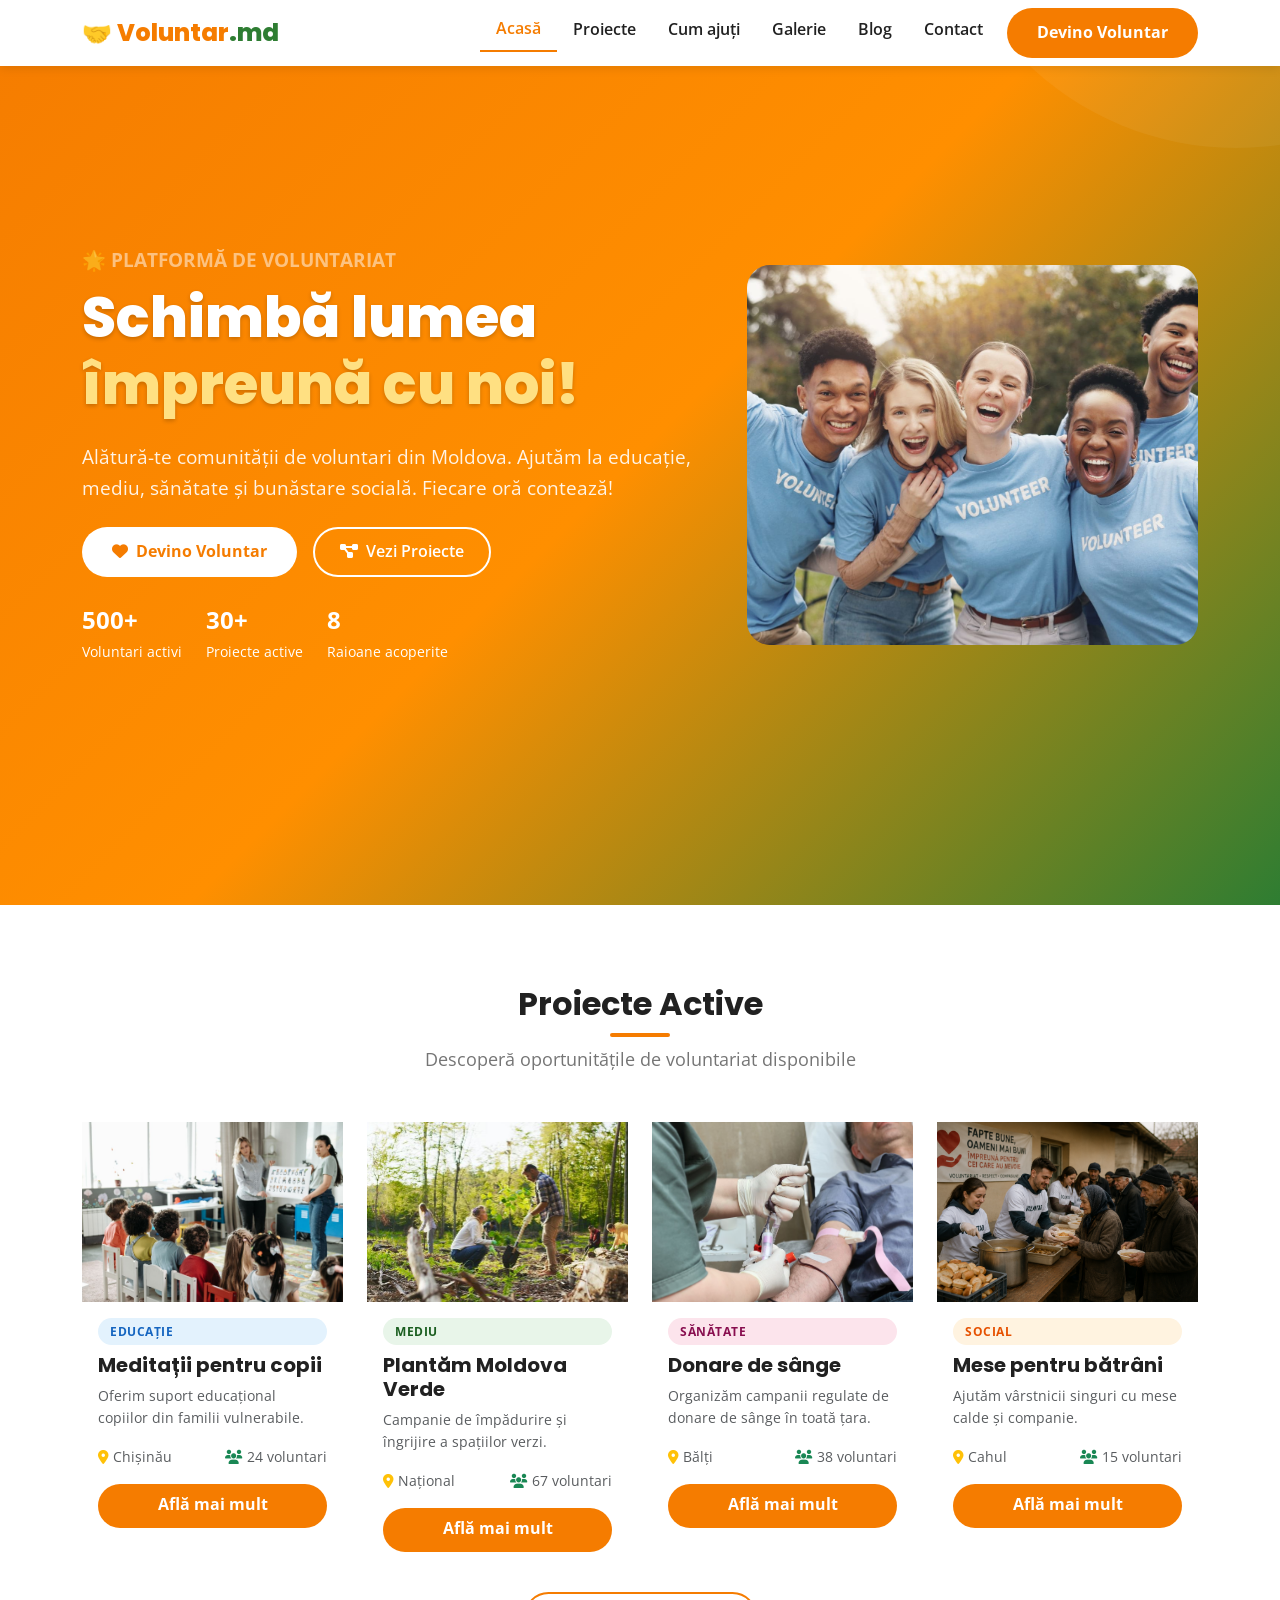
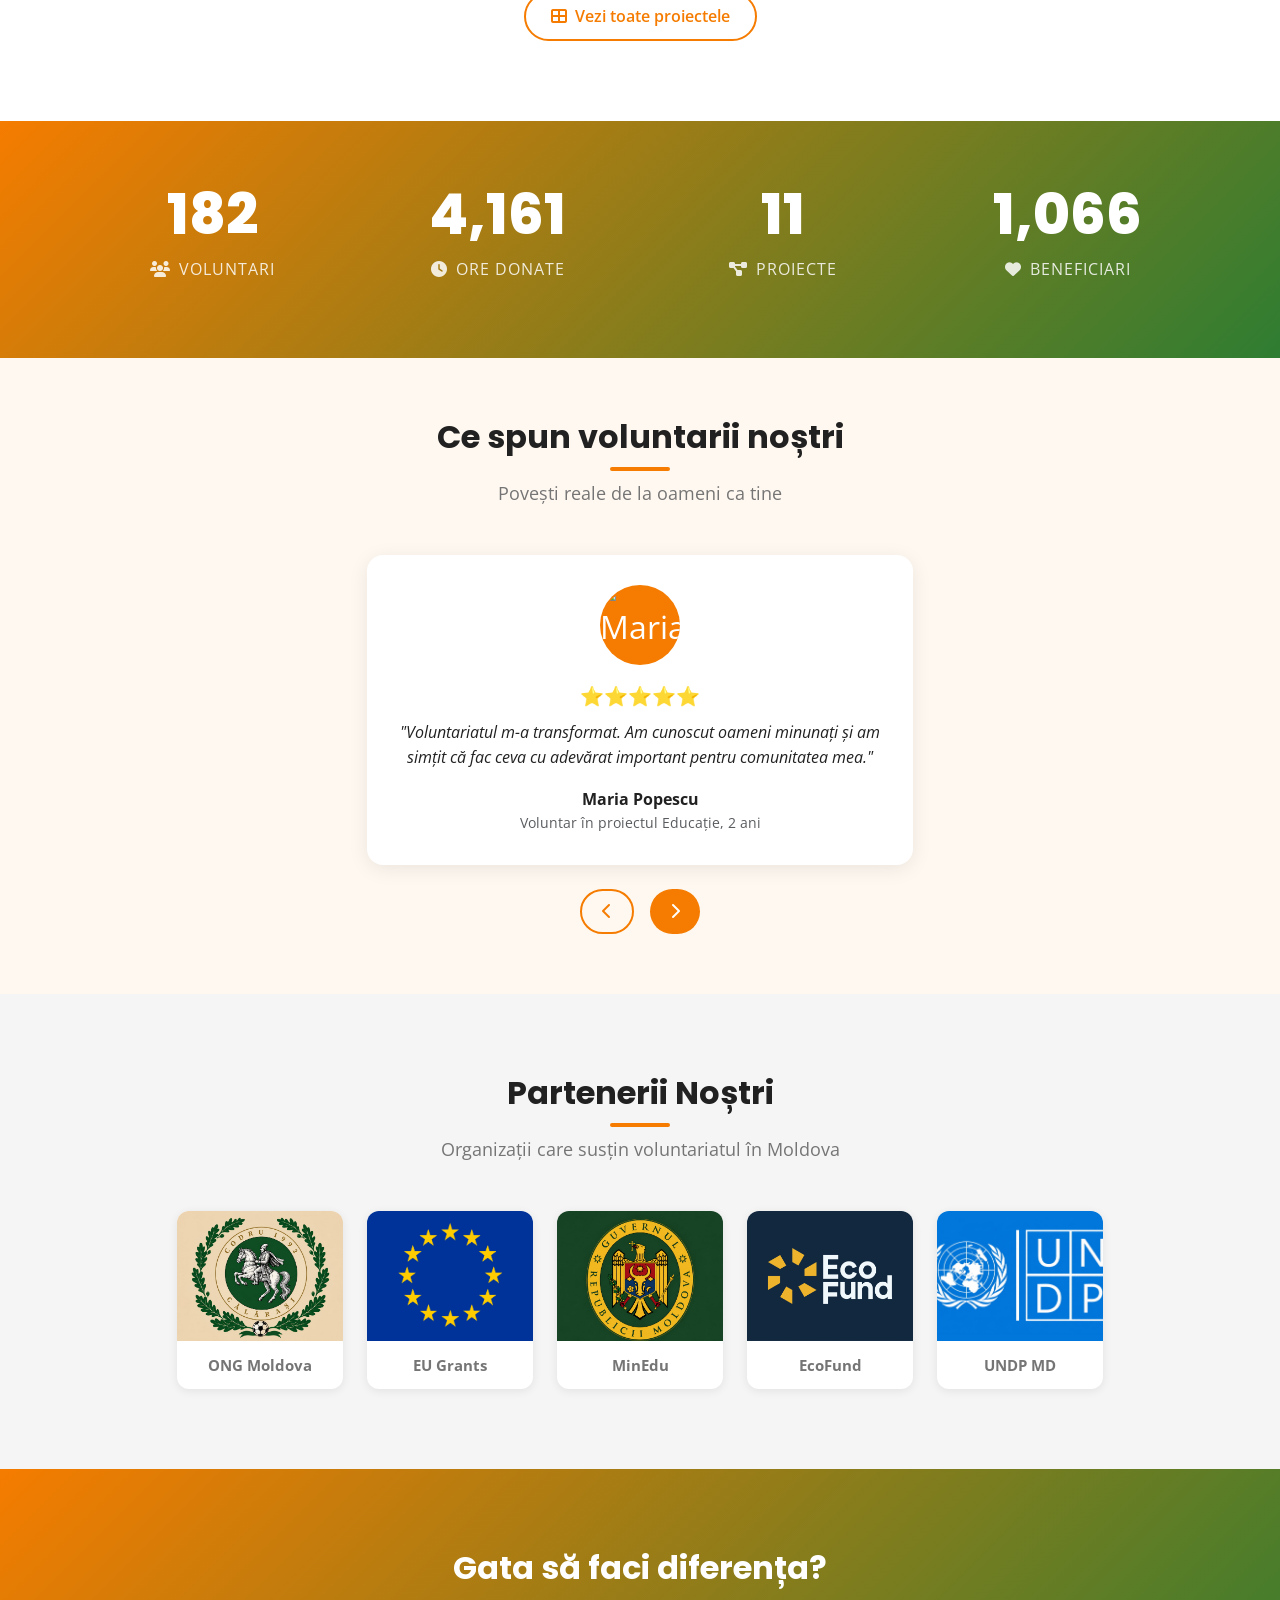
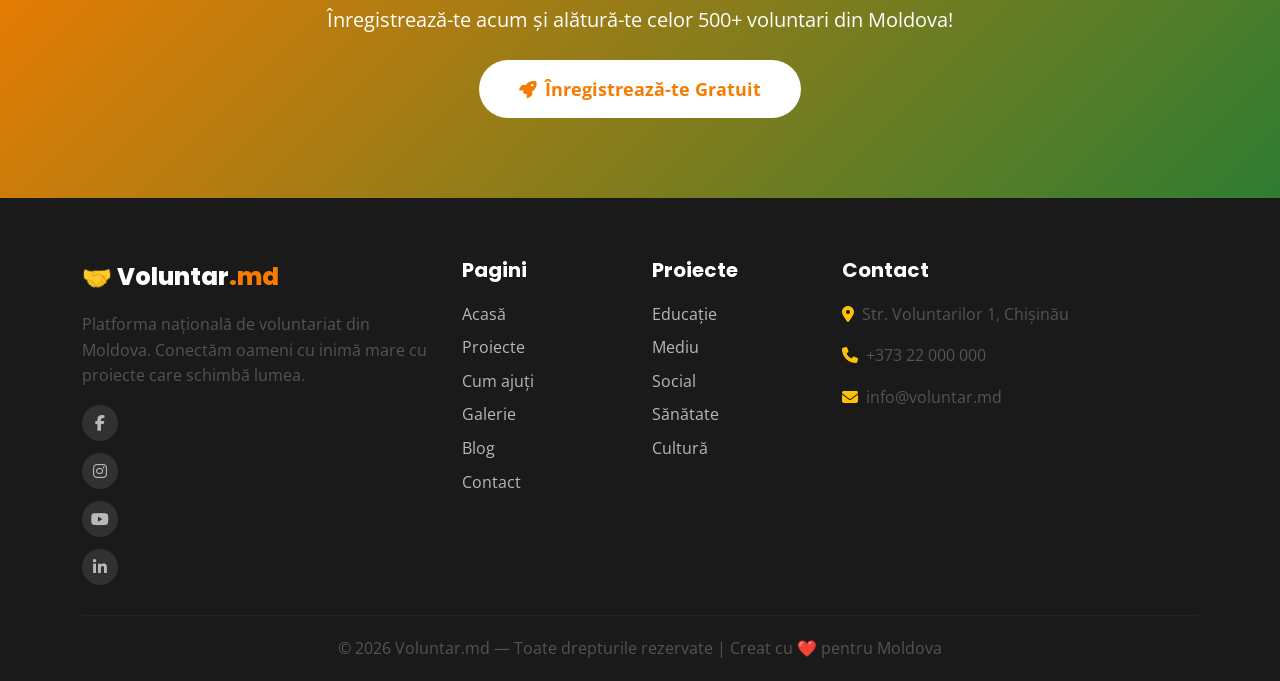
==== voluntar-md/index.html @ 5163446a "primul commit" ====
<!DOCTYPE html>
<html lang="ro">

<head>
  <link rel="icon" type="image/png" href="./favicon.ico">
  <meta charset="UTF-8" />
  <meta name="viewport" content="width=device-width, initial-scale=1.0" />
  <title>Voluntar.md — Platformă de Voluntariat în Moldova</title>
  <meta name="description"
    content="Alătură-te comunității de voluntari din Moldova! Proiecte de educație, mediu, sănătate și ajutor social pe platforma Voluntar.md." />
  <!-- Bootstrap 5 -->
  <link href="https://cdn.jsdelivr.net/npm/bootstrap@5.3.0/dist/css/bootstrap.min.css" rel="stylesheet" />
  <!-- Font Awesome -->
  <link href="https://cdnjs.cloudflare.com/ajax/libs/font-awesome/6.4.0/css/all.min.css" rel="stylesheet" />
  <!-- Google Fonts -->
  <link
    href="https://fonts.googleapis.com/css2?family=Poppins:wght@400;600;700;800&family=Open+Sans:wght@400;600&display=swap"
    rel="stylesheet" />
  <link rel="stylesheet" href="css/style.css" />
</head>

<body>

  <!-- NAVBAR -->
  <nav class="navbar navbar-expand-lg fixed-top">
    <div class="container">
      <a class="navbar-brand" href="index.html">🤝 Voluntar<span>.md</span></a>
      <button class="navbar-toggler" type="button" data-bs-toggle="collapse" data-bs-target="#navMenu"
        aria-label="Meniu">
        <span class="navbar-toggler-icon"></span>
      </button>
      <div class="collapse navbar-collapse" id="navMenu">
        <ul class="navbar-nav ms-auto">
          <li class="nav-item"><a class="nav-link active" href="index.html">Acasă</a></li>
          <li class="nav-item"><a class="nav-link" href="projects.html">Proiecte</a></li>
          <li class="nav-item"><a class="nav-link" href="help.html">Cum ajuți</a></li>
          <li class="nav-item"><a class="nav-link" href="gallery.html">Galerie</a></li>
          <li class="nav-item"><a class="nav-link" href="blog.html">Blog</a></li>
          <li class="nav-item"><a class="nav-link" href="contact.html">Contact</a></li>
          <li class="nav-item ms-2"><a class="btn-primary-custom" href="contact.html">Devino Voluntar</a></li>
        </ul>
      </div>
    </div>
  </nav>

  <!-- HERO -->
  <section class="hero" id="home">
    <div class="container position-relative">
      <div class="row align-items-center min-vh-100 py-5">
        <div class="col-lg-7">
          <p class="text-white-50 fw-bold mb-2 text-uppercase letter-spacing-2">🌟 Platformă de voluntariat</p>
          <h1 class="mb-4">Schimbă lumea <br><span style="color:#FFE082">împreună cu noi!</span></h1>
          <p class="mb-4">Alătură-te comunității de voluntari din Moldova. Ajutăm la educație, mediu, sănătate și
            bunăstare socială. Fiecare oră contează!</p>
          <div class="d-flex flex-wrap gap-3">
            <a href="contact.html" class="btn-primary-custom" style="background:#fff;color:var(--primary);">
              <i class="fas fa-heart me-2"></i>Devino Voluntar
            </a>
            <a href="projects.html" class="btn-outline-custom" style="border-color:#fff;color:#fff;">
              <i class="fas fa-project-diagram me-2"></i>Vezi Proiecte
            </a>
          </div>
          <div class="mt-4 d-flex gap-4">
            <div class="text-white">
              <strong style="font-size:1.5rem;">500+</strong><br><small>Voluntari activi</small>
            </div>
            <div class="text-white">
              <strong style="font-size:1.5rem;">30+</strong><br><small>Proiecte active</small>
            </div>
            <div class="text-white">
              <strong style="font-size:1.5rem;">8</strong><br><small>Raioane acoperite</small>
            </div>
          </div>
        </div>

        <!-- COLOANA NOUĂ CU IMAGINE -->
        <div class="col-lg-5 d-none d-lg-block text-center">
          <img src="./img/hero/Prima imagine index.jpg" alt="Voluntari Moldova" class="hero-image">
        </div>

      </div>
    </div>
  </section>

  <!-- PROIECTE ACTIVE -->
  <section class="section-padding">
    <div class="container">
      <div class="text-center mb-5">
        <h2 class="section-title">Proiecte Active</h2>
        <p class="section-subtitle">Descoperă oportunitățile de voluntariat disponibile</p>
      </div>
      <div class="row g-4">

        <div class="col-md-6 col-lg-3">
          <div class="project-card h-100">
            <img src="./img/projects/1 meditation.jpg" alt="Meditații pentru copii" class="card-img-top"
              style="width:100%;height:180px;object-fit:cover;">
            <div class="p-3">
              <span class="card-badge badge-educatie mb-2">Educație</span>
              <h5 class="fw-bold">Meditații pentru copii</h5>
              <p class="text-muted small">Oferim suport educațional copiilor din familii vulnerabile.</p>
              <div class="d-flex justify-content-between small text-muted">
                <span><i class="fas fa-map-marker-alt text-warning me-1"></i>Chișinău</span>
                <span><i class="fas fa-users text-success me-1"></i>24 voluntari</span>
              </div>
              <a href="projects.html" class="btn-primary-custom d-block text-center mt-3" style="padding:8px;">Află mai
                mult</a>
            </div>
          </div>
        </div>

        <div class="col-md-6 col-lg-3">
          <div class="project-card h-100">
            <img src="./img/projects/2 plantation.jpg" alt="Plantăm Moldova Verde" class="card-img-top"
              style="width:100%;height:180px;object-fit:cover;">
            <div class="p-3">
              <span class="card-badge badge-mediu mb-2">Mediu</span>
              <h5 class="fw-bold">Plantăm Moldova Verde</h5>
              <p class="text-muted small">Campanie de împădurire și îngrijire a spațiilor verzi.</p>
              <div class="d-flex justify-content-between small text-muted">
                <span><i class="fas fa-map-marker-alt text-warning me-1"></i>Național</span>
                <span><i class="fas fa-users text-success me-1"></i>67 voluntari</span>
              </div>
              <a href="projects.html" class="btn-primary-custom d-block text-center mt-3" style="padding:8px;">Află mai
                mult</a>
            </div>
          </div>
        </div>

        <div class="col-md-6 col-lg-3">
          <div class="project-card h-100">
            <img src="./img/projects/3 blood.jpg" alt="Donare de sânge" class="card-img-top"
              style="width:100%;height:180px;object-fit:cover;">
            <div class="p-3">
              <span class="card-badge badge-sanatate mb-2">Sănătate</span>
              <h5 class="fw-bold">Donare de sânge</h5>
              <p class="text-muted small">Organizăm campanii regulate de donare de sânge în toată țara.</p>
              <div class="d-flex justify-content-between small text-muted">
                <span><i class="fas fa-map-marker-alt text-warning me-1"></i>Bălți</span>
                <span><i class="fas fa-users text-success me-1"></i>38 voluntari</span>
              </div>
              <a href="projects.html" class="btn-primary-custom d-block text-center mt-3" style="padding:8px;">Află mai
                mult</a>
            </div>
          </div>
        </div>

        <div class="col-md-6 col-lg-3">
          <div class="project-card h-100">
            <img src="./img/projects/4 masa calda.png" alt="Mese pentru bătrâni" class="card-img-top"
              style="width:100%;height:180px;object-fit:cover;">
            <div class="p-3">
              <span class="card-badge badge-social mb-2">Social</span>
              <h5 class="fw-bold">Mese pentru bătrâni</h5>
              <p class="text-muted small">Ajutăm vârstnicii singuri cu mese calde și companie.</p>
              <div class="d-flex justify-content-between small text-muted">
                <span><i class="fas fa-map-marker-alt text-warning me-1"></i>Cahul</span>
                <span><i class="fas fa-users text-success me-1"></i>15 voluntari</span>
              </div>
              <a href="projects.html" class="btn-primary-custom d-block text-center mt-3" style="padding:8px;">Află mai
                mult</a>
            </div>
          </div>
        </div>

      </div>
      <div class="text-center mt-4">
        <a href="projects.html" class="btn-outline-custom">
          <i class="fas fa-th-large me-2"></i>Vezi toate proiectele
        </a>
      </div>
    </div>
  </section>

  <!-- IMPACT COUNTER -->
  <section class="counter-section text-center">
    <div class="container">
      <div class="row g-4">
        <div class="col-6 col-md-3 counter-item">
          <h2 data-count="547">0</h2>
          <p><i class="fas fa-users me-2"></i>Voluntari</p>
        </div>
        <div class="col-6 col-md-3 counter-item">
          <h2 data-count="12480">0</h2>
          <p><i class="fas fa-clock me-2"></i>Ore donate</p>
        </div>
        <div class="col-6 col-md-3 counter-item">
          <h2 data-count="34">0</h2>
          <p><i class="fas fa-project-diagram me-2"></i>Proiecte</p>
        </div>
        <div class="col-6 col-md-3 counter-item">
          <h2 data-count="3200">0</h2>
          <p><i class="fas fa-heart me-2"></i>Beneficiari</p>
        </div>
      </div>
    </div>
  </section>

  <!-- TESTIMONIALE -->
  <section class="testimonial-slider">
    <div class="container">
      <div class="text-center mb-5">
        <h2 class="section-title">Ce spun voluntarii noștri</h2>
        <p class="section-subtitle">Povești reale de la oameni ca tine</p>
      </div>
      <div class="row justify-content-center">
        <div class="col-lg-6">
          <div class="testimonial-card">
            <div class="testimonial-slide">
              <div class="avatar">
                <img src="https://i.pravatar.cc/150?img=47" alt="Maria Popescu">
              </div>
              <div class="stars mb-2">⭐⭐⭐⭐⭐</div>
              <p class="fst-italic">"Voluntariatul m-a transformat. Am cunoscut oameni minunați și am simțit că fac ceva
                cu adevărat important pentru comunitatea mea."</p>
              <strong>Maria Popescu</strong>
              <small class="text-muted d-block">Voluntar în proiectul Educație, 2 ani</small>
            </div>
            <div class="testimonial-slide">
              <div class="avatar">
                <img src="https://i.pravatar.cc/150?img=12" alt="Alexandru Rusu">
              </div>
              <div class="stars mb-2">⭐⭐⭐⭐⭐</div>
              <p class="fst-italic">"Prin Voluntar.md am plantat 50 de copaci! E o satisfacție imensă să știi că
                contribui la un viitor mai verde pentru Moldova."</p>
              <strong>Alexandru Rusu</strong>
              <small class="text-muted d-block">Voluntar în proiectul Mediu, 1 an</small>
            </div>
            <div class="testimonial-slide">
              <div class="avatar">
                <img src="https://i.pravatar.cc/150?img=33" alt="Ioana Dănilă">
              </div>
              <div class="stars mb-2">⭐⭐⭐⭐⭐</div>
              <p class="fst-italic">"Am ajutat bătrânii din cartier cu cumpărăturile. Zâmbetul lor e răsplata cea mai
                frumoasă. Recomand tuturor să încerce!"</p>
              <strong>Ioana Dănilă</strong>
              <small class="text-muted d-block">Voluntar în proiectul Social, 6 luni</small>
            </div>
          </div>
          <div class="text-center mt-4 d-flex justify-content-center gap-3">
            <button id="testimonial-prev" class="btn-outline-custom" style="padding:8px 20px; min-height:44px;">
              <i class="fas fa-chevron-left"></i>
            </button>
            <button id="testimonial-next" class="btn-primary-custom" style="padding:8px 20px;">
              <i class="fas fa-chevron-right"></i>
            </button>
          </div>
        </div>
      </div>
    </div>
  </section>

  <!-- PARTENERI -->
  <section class="section-padding bg-light-custom">
    <div class="container">
      <div class="text-center mb-5">
        <h2 class="section-title">Partenerii Noștri</h2>
        <p class="section-subtitle">Organizații care susțin voluntariatul în Moldova</p>
      </div>
      <div class="row g-4 justify-content-center align-items-center">

        <div class="col-6 col-md-4 col-lg-2">
          <div class="partner-logo">
            <img src="./img/partners/ong moldova.jpg" alt="ONG Moldova">
            <span>ONG Moldova</span>
          </div>
        </div>

        <div class="col-6 col-md-4 col-lg-2">
          <div class="partner-logo">
            <img src="./img/partners/Eu grants.png" alt="EU Grants">
            <span>EU Grants</span>
          </div>
        </div>

        <div class="col-6 col-md-4 col-lg-2">
          <div class="partner-logo">
            <img src="./img/partners/guvern.jpg" alt="MinEdu">
            <span>MinEdu</span>
          </div>
        </div>

        <div class="col-6 col-md-4 col-lg-2">
          <div class="partner-logo">
            <img src="./img/partners/ecofund.jpg" alt="EcoFund">
            <span>EcoFund</span>
          </div>
        </div>

        <div class="col-6 col-md-4 col-lg-2">
          <div class="partner-logo">
            <img src="./img/partners/undp.jpg" alt="UNDP MD">
            <span>UNDP MD</span>
          </div>
        </div>

      </div>
    </div>
  </section>

  <!-- CTA FINAL -->
  <section class="section-padding text-center"
    style="background:linear-gradient(135deg,var(--primary),var(--accent));color:#fff;">
    <div class="container">
      <h2 class="text-white mb-3">Gata să faci diferența?</h2>
      <p class="text-white-75 mb-4 fs-5">Înregistrează-te acum și alătură-te celor 500+ voluntari din Moldova!</p>
      <a href="contact.html" class="btn-primary-custom"
        style="background:#fff;color:var(--primary);font-size:1.1rem;padding:15px 40px;">
        <i class="fas fa-rocket me-2"></i>Înregistrează-te Gratuit
      </a>
    </div>
  </section>

  <!-- FOOTER -->
  <footer>
    <div class="container">
      <div class="row g-4">
        <div class="col-lg-4">
          <div class="footer-brand mb-3">🤝 Voluntar<span>.md</span></div>
          <p class="text-muted">Platforma națională de voluntariat din Moldova. Conectăm oameni cu inimă mare cu
            proiecte care schimbă lumea.</p>
          <div class="social-links mt-3">
            <a href="#" aria-label="Facebook"><i class="fab fa-facebook-f"></i></a>
            <a href="#" aria-label="Instagram"><i class="fab fa-instagram"></i></a>
            <a href="#" aria-label="YouTube"><i class="fab fa-youtube"></i></a>
            <a href="#" aria-label="LinkedIn"><i class="fab fa-linkedin-in"></i></a>
          </div>
        </div>
        <div class="col-6 col-lg-2">
          <h5>Pagini</h5>
          <a href="index.html">Acasă</a>
          <a href="projects.html">Proiecte</a>
          <a href="help.html">Cum ajuți</a>
          <a href="gallery.html">Galerie</a>
          <a href="blog.html">Blog</a>
          <a href="contact.html">Contact</a>
        </div>
        <div class="col-6 col-lg-2">
          <h5>Proiecte</h5>
          <a href="projects.html">Educație</a>
          <a href="projects.html">Mediu</a>
          <a href="projects.html">Social</a>
          <a href="projects.html">Sănătate</a>
          <a href="projects.html">Cultură</a>
        </div>
        <div class="col-lg-4">
          <h5>Contact</h5>
          <p class="text-muted"><i class="fas fa-map-marker-alt text-warning me-2"></i>Str. Voluntarilor 1, Chișinău</p>
          <p class="text-muted"><i class="fas fa-phone text-warning me-2"></i>+373 22 000 000</p>
          <p class="text-muted"><i class="fas fa-envelope text-warning me-2"></i>info@voluntar.md</p>
        </div>
      </div>
      <hr class="footer-divider" />
      <p class="text-muted text-center mb-0">© 2026 Voluntar.md — Toate drepturile rezervate | Creat cu ❤️ pentru
        Moldova</p>
    </div>
  </footer>

  <!-- BACK TO TOP -->
  <button id="backToTop" aria-label="Înapoi sus"><i class="fas fa-chevron-up"></i></button>

  <script src="https://cdn.jsdelivr.net/npm/bootstrap@5.3.0/dist/js/bootstrap.bundle.min.js"></script>
  <script src="js/main.js" defer></script>
</body>

</html>
---- voluntar-md/css/style.css ----
/* ===== VOLUNTAR.MD - Stiluri Personalizate ===== */

/* Variabile CSS */
:root {
  --primary: #F57C00;
  --primary-dark: #E65100;
  --accent: #2E7D32;
  --accent-light: #4CAF50;
  --light: #FFF8F0;
  --dark: #212121;
  --gray: #757575;
  --light-gray: #F5F5F5;
}

/* Reset & Base */
* {
  box-sizing: border-box;
}

body {
  font-family: 'Open Sans', Roboto, sans-serif;
  color: var(--dark);
  font-size: 16px;
  line-height: 1.6;
}

h1,
h2,
h3,
h4,
h5,
h6 {
  font-family: 'Poppins', 'Nunito', sans-serif;
  font-weight: 700;
}

a {
  color: var(--primary);
  transition: color 0.3s;
}

a:hover {
  color: var(--primary-dark);
}

img {
  max-width: 100%;
  height: auto;
}

/* ===== NAVBAR ===== */
.navbar {
  background: #fff !important;
  box-shadow: 0 2px 10px rgba(0, 0, 0, 0.1);
}

.navbar-brand {
  font-family: 'Poppins', sans-serif;
  font-weight: 800;
  font-size: 1.5rem;
  color: var(--primary) !important;
}

.navbar-brand span {
  color: var(--accent);
}

.nav-link {
  font-weight: 600;
  color: var(--dark) !important;
  padding: 0.5rem 1rem !important;
  transition: color 0.3s;
  min-height: 44px;
  display: flex;
  align-items: center;
}

.nav-link:hover,
.nav-link.active {
  color: var(--primary) !important;
}

.nav-link.active {
  border-bottom: 2px solid var(--primary);
}

/* ===== BUTOANE ===== */
.btn-primary-custom {
  background: var(--primary);
  color: #fff;
  border: none;
  padding: 12px 30px;
  border-radius: 30px;
  font-weight: 700;
  font-size: 1rem;
  min-height: 44px;
  transition: all 0.3s;
  display: inline-block;
  text-decoration: none;
}

.btn-primary-custom:hover {
  background: var(--primary-dark);
  color: #fff;
  transform: translateY(-2px);
  box-shadow: 0 5px 15px rgba(245, 124, 0, 0.4);
}

.btn-accent {
  background: var(--accent);
  color: #fff;
  border: none;
  padding: 10px 25px;
  border-radius: 30px;
  font-weight: 600;
  min-height: 44px;
  transition: all 0.3s;
  display: inline-block;
  text-decoration: none;
}

.btn-accent:hover {
  background: #1B5E20;
  color: #fff;
  transform: translateY(-2px);
}

.btn-outline-custom {
  border: 2px solid var(--primary);
  color: var(--primary);
  padding: 10px 25px;
  border-radius: 30px;
  font-weight: 600;
  min-height: 44px;
  transition: all 0.3s;
  display: inline-block;
  text-decoration: none;
  background: transparent;
}

.btn-outline-custom:hover {
  background: var(--primary);
  color: #fff;
}

/* ===== SECTION TITLES ===== */
.section-title {
  position: relative;
  display: inline-block;
  margin-bottom: 0.5rem;
  color: var(--dark);
}

.section-title::after {
  content: '';
  display: block;
  width: 60px;
  height: 4px;
  background: var(--primary);
  margin: 10px auto 0;
  border-radius: 2px;
}

.section-subtitle {
  color: var(--gray);
  font-size: 1.1rem;
  margin-bottom: 2rem;
}

/* ===== HERO ===== */
.hero {
  background: linear-gradient(135deg, var(--primary) 0%, #FF8F00 50%, var(--accent) 100%);
  min-height: 100vh;
  display: flex;
  align-items: center;
  position: relative;
  overflow: hidden;
  padding-top: 5px;
}

.hero::before {
  content: '';
  position: absolute;
  top: -50%;
  right: -20%;
  width: 600px;
  height: 600px;
  background: rgba(255, 255, 255, 0.05);
  border-radius: 50%;
}

.hero h1 {
  font-size: 3rem;
  color: #fff;
  font-weight: 800;
  text-shadow: 0 2px 4px rgba(0, 0, 0, 0.2);
}

.hero p {
  font-size: 1.2rem;
  color: rgba(255, 255, 255, 0.9);
}

.hero-image {
  width: 550px;
  height: 380px;
  object-fit: cover;
  border-radius: 23px;
  flex-shrink: 0;
}

.hero-icon {
  font-size: 8rem;
  opacity: 0.15;
  position: absolute;
  right: 10%;
  top: 50%;
  transform: translateY(-50%);
  color: #fff;
}

/* ===== CARDS ===== */
.blog-card-img {
  width: 100%;
  height: 180px;
  object-fit: cover;
  border-radius: 16px 16px 0 0;
}

.project-card:hover {
  transform: translateY(-8px);
  box-shadow: 0 12px 40px rgba(0, 0, 0, 0.15);
}

.project-card .card-img-placeholder {
  height: 200px;
  display: flex;
  align-items: center;
  justify-content: center;
  font-size: 4rem;
  color: #fff;
}

.card-badge {
  display: inline-block;
  padding: 4px 12px;
  border-radius: 20px;
  font-size: 0.75rem;
  font-weight: 700;
  text-transform: uppercase;
  letter-spacing: 0.5px;
}

.badge-educatie {
  background: #E3F2FD;
  color: #1565C0;
}

.badge-mediu {
  background: #E8F5E9;
  color: #1B5E20;
}

.badge-social {
  background: #FFF3E0;
  color: #E65100;
}

.badge-sanatate {
  background: #FCE4EC;
  color: #880E4F;
}

.badge-cultura {
  background: #EDE7F6;
  color: #4527A0;
}

.project-card {
  display: flex;
  flex-direction: column;
}

.project-card .p-3 {
  display: flex;
  flex-direction: column;
  flex: 1;
}

.project-card .btn-primary-custom {
  margin-top: auto;
}

/* ===== COUNTER ===== */
.counter-section {
  background: linear-gradient(135deg, var(--primary), var(--accent));
  padding: 60px 0;
  color: #fff;
}

.counter-item h2 {
  font-size: 3.5rem;
  font-weight: 800;
  color: #fff;
}

.counter-item p {
  font-size: 1rem;
  opacity: 0.85;
  text-transform: uppercase;
  letter-spacing: 1px;
}

/* ===== TESTIMONIALE ===== */
.testimonial-slider {
  background: var(--light);
  padding: 60px 0;
}

.testimonial-card {
  background: #fff;
  border-radius: 16px;
  padding: 30px;
  box-shadow: 0 4px 20px rgba(0, 0, 0, 0.08);
  text-align: center;
}

.testimonial-card .avatar {
  width: 80px;
  height: 80px;
  border-radius: 50%;
  background: var(--primary);
  display: flex;
  align-items: center;
  justify-content: center;
  font-size: 2rem;
  color: #fff;
  margin: 0 auto 1rem;
  overflow: hidden;
}

.testimonial-card .avatar img {
  width: 100%;
  height: 100%;
  object-fit: cover;
}

.stars {
  color: #FFC107;
  font-size: 1.2rem;
}

/* ===== Avatar Povesti De Succes - help.html ===== */
.success-avatar {
  width: 90px;
  height: 90px;
  border-radius: 50%;
  overflow: hidden;
  margin-bottom: 1rem;
  border: 3px solid var(--light);
  box-shadow: 0 2px 10px rgba(0, 0, 0, 0.1);
}

.success-avatar img {
  width: 100%;
  height: 100%;
  object-fit: cover;
}

/* ===== PARTENERI ===== */
.partner-logo {
  background: #fff;
  border-radius: 12px;
  overflow: hidden;
  box-shadow: 0 2px 10px rgba(0, 0, 0, 0.08);
  transition: transform 0.3s;
  display: flex;
  flex-direction: column;
}

.partner-logo img {
  width: 100%;
  height: 130px;
  object-fit: cover;
  display: block;
}

.partner-logo span {
  display: block;
  text-align: center;
  color: var(--gray);
  font-weight: 700;
  font-size: 0.95rem;
  padding: 12px 10px;
}

.partner-logo:hover {
  transform: scale(1.05);
}

/* ===== FILTRARE ===== */
.filter-btn {
  padding: 8px 20px;
  border: 2px solid var(--primary);
  border-radius: 30px;
  background: transparent;
  color: var(--primary);
  font-weight: 600;
  cursor: pointer;
  transition: all 0.3s;
  margin: 4px;
  min-height: 44px;
}

.filter-btn.active,
.filter-btn:hover {
  background: var(--primary);
  color: #fff;
}

.filter-btn-green {
  border-color: var(--accent);
  color: var(--accent);
}

.filter-btn-green.active,
.filter-btn-green:hover {
  background: var(--accent);
  color: #fff;
}

/* ===== GALERIE ===== */
.gallery-item {
  position: relative;
  overflow: hidden;
  border-radius: 12px;
  cursor: pointer;
  aspect-ratio: 1;
}

.gallery-item .placeholder-img {
  width: 100%;
  height: 100%;
  min-height: 200px;
  display: flex;
  align-items: center;
  justify-content: center;
  font-size: 3rem;
  transition: transform 0.4s;
}

.gallery-item:hover .placeholder-img {
  transform: scale(1.1);
}

.gallery-img {
  width: 100%;
  height: 100%;
  object-fit: cover;
  display: block;
  position: absolute;
  top: 0;
  left: 0;
  transition: transform 0.4s;
}

.gallery-item:hover .gallery-img {
  transform: scale(1.1);
}

.gallery-overlay {
  position: absolute;
  inset: 0;
  background: rgba(0, 0, 0, 0.5);
  display: flex;
  align-items: center;
  justify-content: center;
  opacity: 0;
  transition: opacity 0.3s;
  color: #fff;
  font-size: 2rem;
}

.gallery-item:hover .gallery-overlay {
  opacity: 1;
}

/* ===== LIGHTBOX ===== */
.lightbox {
  display: none;
  position: fixed;
  inset: 0;
  background: rgba(0, 0, 0, 0.9);
  z-index: 9999;
  align-items: center;
  justify-content: center;
}

.lightbox.active {
  display: flex;
}

.lightbox-content {
  max-width: 90%;
  max-height: 90vh;
  position: relative;
  text-align: center;
}

.lightbox-close {
  position: absolute;
  top: -40px;
  right: 0;
  color: #fff;
  font-size: 2rem;
  cursor: pointer;
  background: none;
  border: none;
}

.lightbox-nav {
  position: absolute;
  top: 50%;
  transform: translateY(-50%);
  background: rgba(255, 255, 255, 0.2);
  border: none;
  color: #fff;
  font-size: 1.5rem;
  padding: 10px 15px;
  cursor: pointer;
  border-radius: 50%;
  min-height: 44px;
  min-width: 44px;
}

#lightbox-prev {
  left: -60px;
}

#lightbox-next {
  right: -60px;
}

.lightbox-placeholder {
  width: 600px;
  height: 400px;
  display: flex;
  align-items: center;
  justify-content: center;
  background: transparent;
  border-radius: 12px;
  overflow: hidden;
}

.lightbox-placeholder img {
  width: 600px;
  height: 400px;
  object-fit: cover;
  border-radius: 12px;
}

.lightbox-caption {
  color: #fff;
  margin-top: 1rem;
  font-size: 1.1rem;
}

/* ===== TIMELINE ===== */
.activity-card {
  display: flex;
  align-items: stretch;
  background: #fff;
  border-radius: 14px;
  overflow: hidden;
  box-shadow: 0 2px 10px rgba(0, 0, 0, 0.06);
  margin-bottom: 16px;
  transition: transform 0.25s;
}

.activity-card:hover {
  transform: translateX(4px);
}

.activity-card:last-child {
  margin-bottom: 0;
}

.activity-marker {
  width: 80px;
  flex-shrink: 0;
  display: flex;
  flex-direction: column;
  align-items: center;
  justify-content: center;
  gap: 6px;
  padding: 1rem 0.5rem;
}

.activity-num {
  width: 38px;
  height: 38px;
  border-radius: 50%;
  display: flex;
  align-items: center;
  justify-content: center;
  font-family: 'Poppins', sans-serif;
  font-weight: 700;
  font-size: 1rem;
  color: #fff;
}

.activity-month {
  font-size: 0.72rem;
  font-weight: 700;
  letter-spacing: 0.5px;
}

.activity-body {
  flex: 1;
  padding: 1.1rem 1.4rem;
  display: flex;
  flex-direction: column;
  justify-content: center;
}

.activity-body h5 {
  margin-bottom: 6px;
  color: var(--dark);
}

/* Culori per card */
.activity-c1 .activity-marker { background: #FFF3E0; }
.activity-c1 .activity-num { background: var(--primary); }
.activity-c1 .activity-month { color: var(--primary-dark); }

.activity-c2 .activity-marker { background: #E3F2FD; }
.activity-c2 .activity-num { background: #1565C0; }
.activity-c2 .activity-month { color: #0D47A1; }

.activity-c3 .activity-marker { background: #FCE4EC; }
.activity-c3 .activity-num { background: #AD1457; }
.activity-c3 .activity-month { color: #880E4F; }

.activity-c4 .activity-marker { background: #EDE7F6; }
.activity-c4 .activity-num { background: #5E35B1; }
.activity-c4 .activity-month { color: #4527A0; }

.activity-c5 .activity-marker { background: #E8F5E9; }
.activity-c5 .activity-num { background: var(--accent); }
.activity-c5 .activity-month { color: #1B5E20; }

.activity-c6 .activity-marker { background: #FBE9E7; }
.activity-c6 .activity-num { background: #D84315; }
.activity-c6 .activity-month { color: #BF360C; }

@media (max-width: 575px) {
  .activity-marker {
    width: 60px;
  }
  .activity-num {
    width: 32px;
    height: 32px;
    font-size: 0.9rem;
  }
  .activity-body {
    padding: 1rem;
  }
}

/* ===== FAQ / ACCORDION ===== */
.accordion-button:not(.collapsed) {
  background: var(--light);
  color: var(--primary);
  font-weight: 700;
}

.accordion-button:focus {
  box-shadow: none;
}

.accordion-button {
  font-weight: 600;
  min-height: 44px;
}

/* ===== FORMULAR ===== */
.form-control:focus {
  border-color: var(--primary);
  box-shadow: 0 0 0 3px rgba(245, 124, 0, 0.15);
}

.form-label {
  font-weight: 600;
  color: var(--dark);
}

.was-validated .form-control:valid {
  border-color: var(--accent);
}

.was-validated .form-control:invalid {
  border-color: #D32F2F;
}

.contact-info-item {
  display: flex;
  align-items: flex-start;
  gap: 15px;
  margin-bottom: 20px;
}

.contact-icon {
  width: 50px;
  height: 50px;
  background: var(--light);
  border-radius: 50%;
  display: flex;
  align-items: center;
  justify-content: center;
  color: var(--primary);
  font-size: 1.3rem;
  flex-shrink: 0;
}

/* ===== BLOG ===== */
.blog-card {
  border: none;
  border-radius: 16px;
  overflow: hidden;
  box-shadow: 0 4px 20px rgba(0, 0, 0, 0.08);
  transition: transform 0.3s;
}

.blog-card:hover {
  transform: translateY(-5px);
}

.blog-meta {
  font-size: 0.85rem;
  color: var(--gray);
}

.blog-meta i {
  color: var(--primary);
}

/* ===== HOW IT WORKS ===== */
.step-card {
  text-align: center;
  padding: 30px 20px;
}

.step-number {
  width: 60px;
  height: 60px;
  background: var(--primary);
  color: #fff;
  border-radius: 50%;
  display: flex;
  align-items: center;
  justify-content: center;
  font-size: 1.5rem;
  font-weight: 800;
  margin: 0 auto 20px;
}

.step-icon {
  font-size: 2.5rem;
  color: var(--primary);
  margin-bottom: 15px;
}

/* ===== FOOTER ===== */
footer {
  background: #1A1A1A;
  color: #ccc;
  padding: 60px 0 20px;
}

footer h5 {
  color: #fff;
  font-weight: 700;
  margin-bottom: 20px;
}

footer p,
footer .text-muted {
  color: #545454 !important;
}

footer a {
  color: #b8b8b8;
  text-decoration: none;
  transition: color 0.3s;
  display: block;
  margin-bottom: 8px;
}

footer a:hover {
  color: var(--primary);
}

.footer-brand {
  font-family: 'Poppins', sans-serif;
  font-weight: 800;
  font-size: 1.5rem;
  color: #fff !important;
}

.footer-brand span {
  color: var(--primary);
}

.social-links {
  display: flex;
  flex-direction: column;
  gap: 12px;
}

.social-links a {
  display: inline-flex;
  align-items: center;
  gap: 10px;
  width: auto;
  height: auto;
  background: transparent;
  border-radius: 0;
  color: #b8b8b8 !important;
  margin-right: 0;
  margin-bottom: 0;
  font-size: 0.95rem;
  transition: color 0.3s;
}

.social-links a i {
  display: inline-flex;
  align-items: center;
  justify-content: center;
  width: 36px;
  height: 36px;
  background: rgba(255, 255, 255, 0.1);
  border-radius: 50%;
  font-size: 1rem;
  flex-shrink: 0;
  transition: background 0.3s;
}

.social-links a:hover {
  color: var(--primary);
}

.social-links a:hover i {
  background: var(--primary);
  color: #fff;
}

.footer-divider {
  border-color: rgba(255, 255, 255, 0.15);
  margin: 30px 0 20px;
}

footer .text-center.text-muted,
footer p.text-muted.text-center {
  color: #545454 !important;
}

/* ===== BACK TO TOP ===== */
#backToTop {
  position: fixed;
  bottom: 30px;
  right: 30px;
  width: 50px;
  height: 50px;
  background: var(--primary);
  color: #fff;
  border: none;
  border-radius: 50%;
  font-size: 1.2rem;
  cursor: pointer;
  opacity: 0;
  visibility: hidden;
  transition: all 0.3s;
  z-index: 1000;
  box-shadow: 0 4px 15px rgba(245, 124, 0, 0.4);
}

#backToTop.visible {
  opacity: 1;
  visibility: visible;
}

#backToTop:hover {
  background: var(--primary-dark);
  transform: translateY(-3px);
}

/* ===== VOLUNTEER OF MONTH ===== */
.volunteer-month {
  background: linear-gradient(135deg, #F5F1EA, #EBE5DA);
  border-radius: 24px;
  overflow: hidden;
  display: flex;
  flex-wrap: wrap;
  box-shadow: 0 15px 40px rgba(0, 0, 0, 0.1);
}

.volunteer-month-photo {
  flex: 0 0 320px;
  max-width: 320px;
  position: relative;
  min-height: 320px;
}

.volunteer-month-photo img {
  width: 100%;
  height: 100%;
  object-fit: cover;
  position: absolute;
  inset: 0;
}

.volunteer-month-content {
  flex: 1;
  min-width: 280px;
  color: var(--dark);
  padding: 40px;
  display: flex;
  flex-direction: column;
  justify-content: center;
}

.volunteer-month-badge {
  display: inline-flex;
  align-items: center;
  align-self: flex-start;
  background: var(--primary);
  color: #fff;
  padding: 6px 16px;
  border-radius: 30px;
  font-size: 0.8rem;
  font-weight: 700;
  text-transform: uppercase;
  letter-spacing: 0.5px;
  margin-bottom: 14px;
}

.volunteer-month-content h3 {
  font-size: 1.8rem;
  margin-bottom: 4px;
  color: var(--dark);
}

.volunteer-month-role {
  color: var(--gray);
  margin-bottom: 10px;
}

.volunteer-month-stats {
  display: flex;
  gap: 30px;
  margin: 20px 0;
  padding: 20px 0;
  border-top: 1px solid rgba(0, 0, 0, 0.1);
  border-bottom: 1px solid rgba(0, 0, 0, 0.1);
}

.volunteer-month-stats div {
  display: flex;
  flex-direction: column;
}

.volunteer-month-stats strong {
  font-size: 1.6rem;
  font-weight: 800;
  color: var(--primary);
}

.volunteer-month-stats small {
  color: var(--gray);
  text-transform: uppercase;
  letter-spacing: 0.5px;
  font-size: 0.75rem;
}

.volunteer-month-quote {
  font-style: italic;
  margin: 0;
  color: var(--dark);
  opacity: 0.85;
  line-height: 1.7;
}

@media (max-width: 767px) {
  .volunteer-month-photo {
    flex: 1 1 100%;
    max-width: 100%;
    min-height: 240px;
  }
  .volunteer-month-content {
    padding: 30px;
  }
}

/* ===== PAGE HERO (non-main pages) ===== */
.page-hero {
  background: linear-gradient(135deg, var(--primary), #FF8F00);
  padding: 120px 0 60px;
  color: #fff;
  text-align: center;
}

.page-hero h1 {
  color: #fff;
}

.page-hero p {
  color: rgba(255, 255, 255, 0.85);
  font-size: 1.1rem;
}

/* ===== NOTIFICARE FORMULAR ===== */
#formAlert {
  display: none;
  border-radius: 12px;
  padding: 15px 20px;
  font-weight: 600;
}

/* ===== MAP PLACEHOLDER ===== */
.map-placeholder {
  height: 300px;
  background: linear-gradient(135deg, #E8F5E9, #F3E5F5);
  border-radius: 16px;
  display: flex;
  align-items: center;
  justify-content: center;
  font-size: 4rem;
  color: var(--accent);
  flex-direction: column;
  gap: 10px;
}

.map-placeholder p {
  font-size: 1rem;
  color: var(--gray);
  margin: 0;
}

/* ===== RESPONSIVE ===== */
@media (max-width: 767px) {
  .hero h1 {
    font-size: 2rem;
  }

  .counter-item h2 {
    font-size: 2.5rem;
  }

  .hero-icon {
    display: none;
  }

  #lightbox-prev {
    left: -10px;
  }

  #lightbox-next {
    right: -10px;
  }

  .lightbox-placeholder {
    height: 250px;
  }
}

@media (min-width: 768px) and (max-width: 1199px) {
  .hero h1 {
    font-size: 2.5rem;
  }
}

@media (min-width: 1200px) {
  .hero h1 {
    font-size: 3.5rem;
  }
}

/* ===== SECTION SPACING ===== */
.section-padding {
  padding: 80px 0;
}

.bg-light-custom {
  background: var(--light-gray);
}

.bg-orange-light {
  background: var(--light);
}

/* ===== SMOOTH SCROLL ===== */
html {
  scroll-behavior: smooth;
}

/* ===== FORM SUCCESS ===== */
.invalid-feedback {
  font-size: 0.85rem;
}

.valid-feedback {
  font-size: 0.85rem;
}
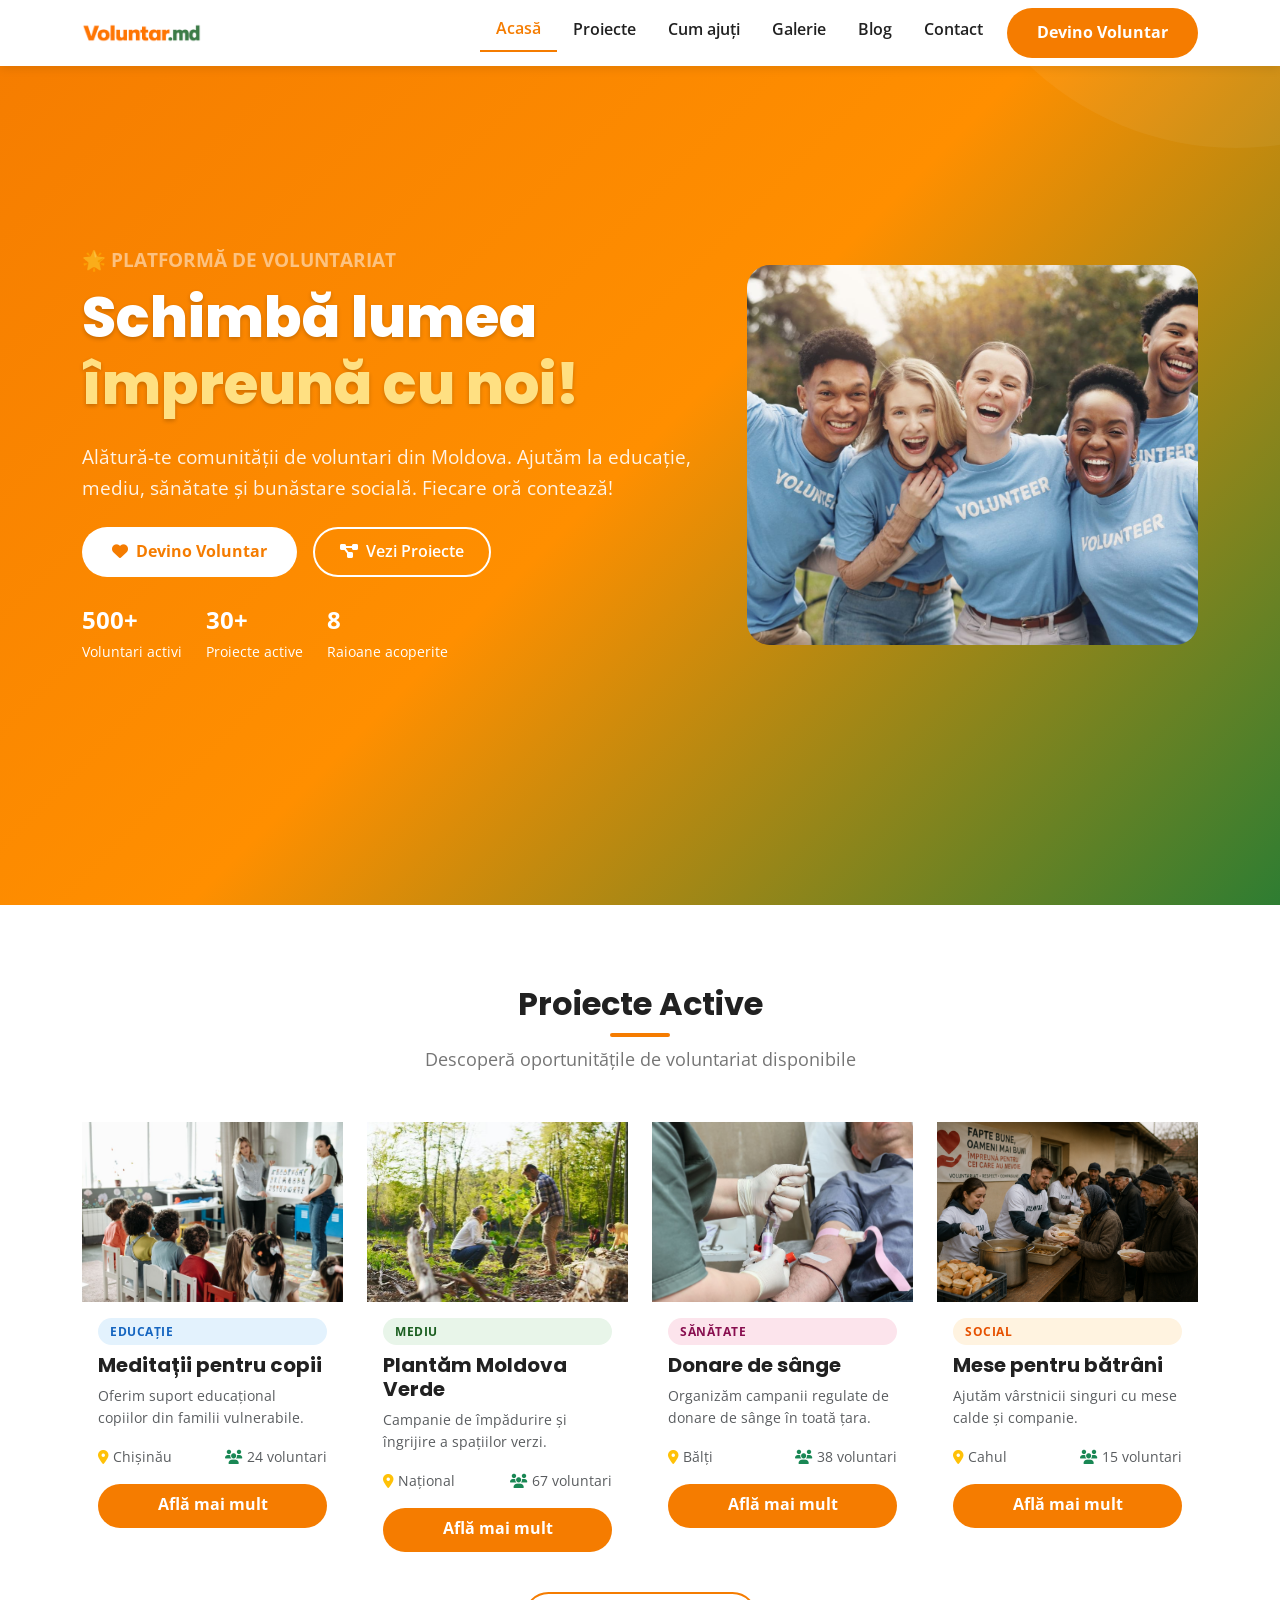
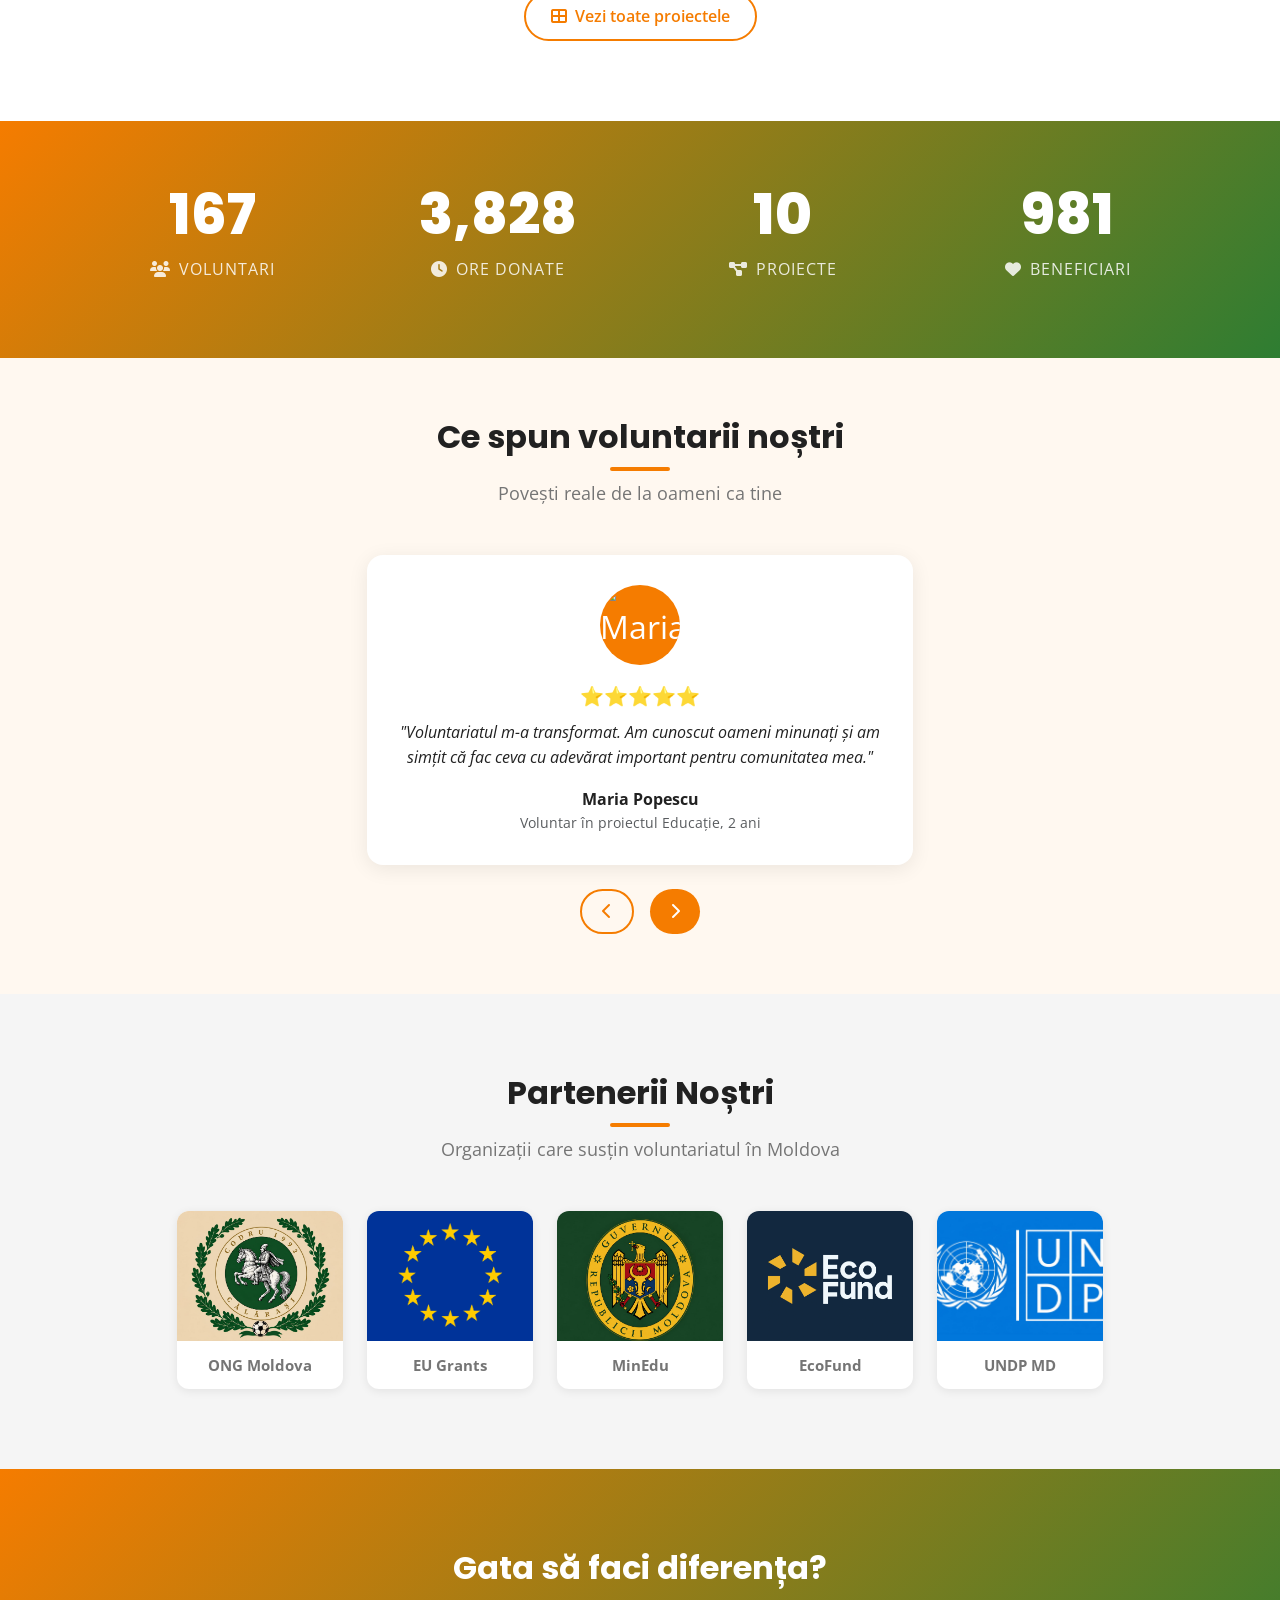
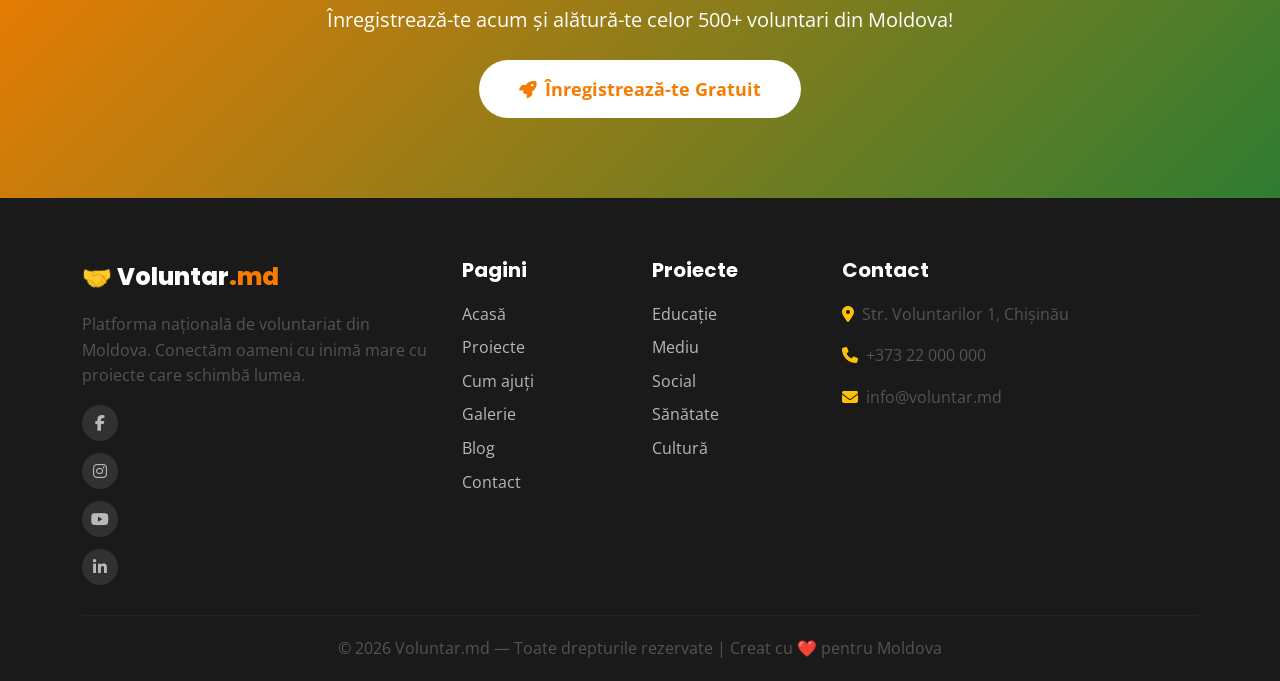
==== commit 0b1035de: "Actualizare logo" ====
--- a/voluntar-md/index.html
+++ b/voluntar-md/index.html
@@ -24,7 +24,9 @@
   <!-- NAVBAR -->
   <nav class="navbar navbar-expand-lg fixed-top">
     <div class="container">
-      <a class="navbar-brand" href="index.html">🤝 Voluntar<span>.md</span></a>
+      <a class="navbar-brand" href="index.html">
+        <img src="./img/logo.png" alt="Voluntar.md" height="40">
+      </a>
       <button class="navbar-toggler" type="button" data-bs-toggle="collapse" data-bs-target="#navMenu"
         aria-label="Meniu">
         <span class="navbar-toggler-icon"></span>
--- a/voluntar-md/css/style.css
+++ b/voluntar-md/css/style.css
@@ -54,11 +54,12 @@
   box-shadow: 0 2px 10px rgba(0, 0, 0, 0.1);
 }
 
-.navbar-brand {
-  font-family: 'Poppins', sans-serif;
-  font-weight: 800;
-  font-size: 1.5rem;
-  color: var(--primary) !important;
+.navbar-brand img {
+  height: 40px;
+  width: auto;
+  max-width: 120px;
+  object-fit: contain;
+  object-position: left;
 }
 
 .navbar-brand span {
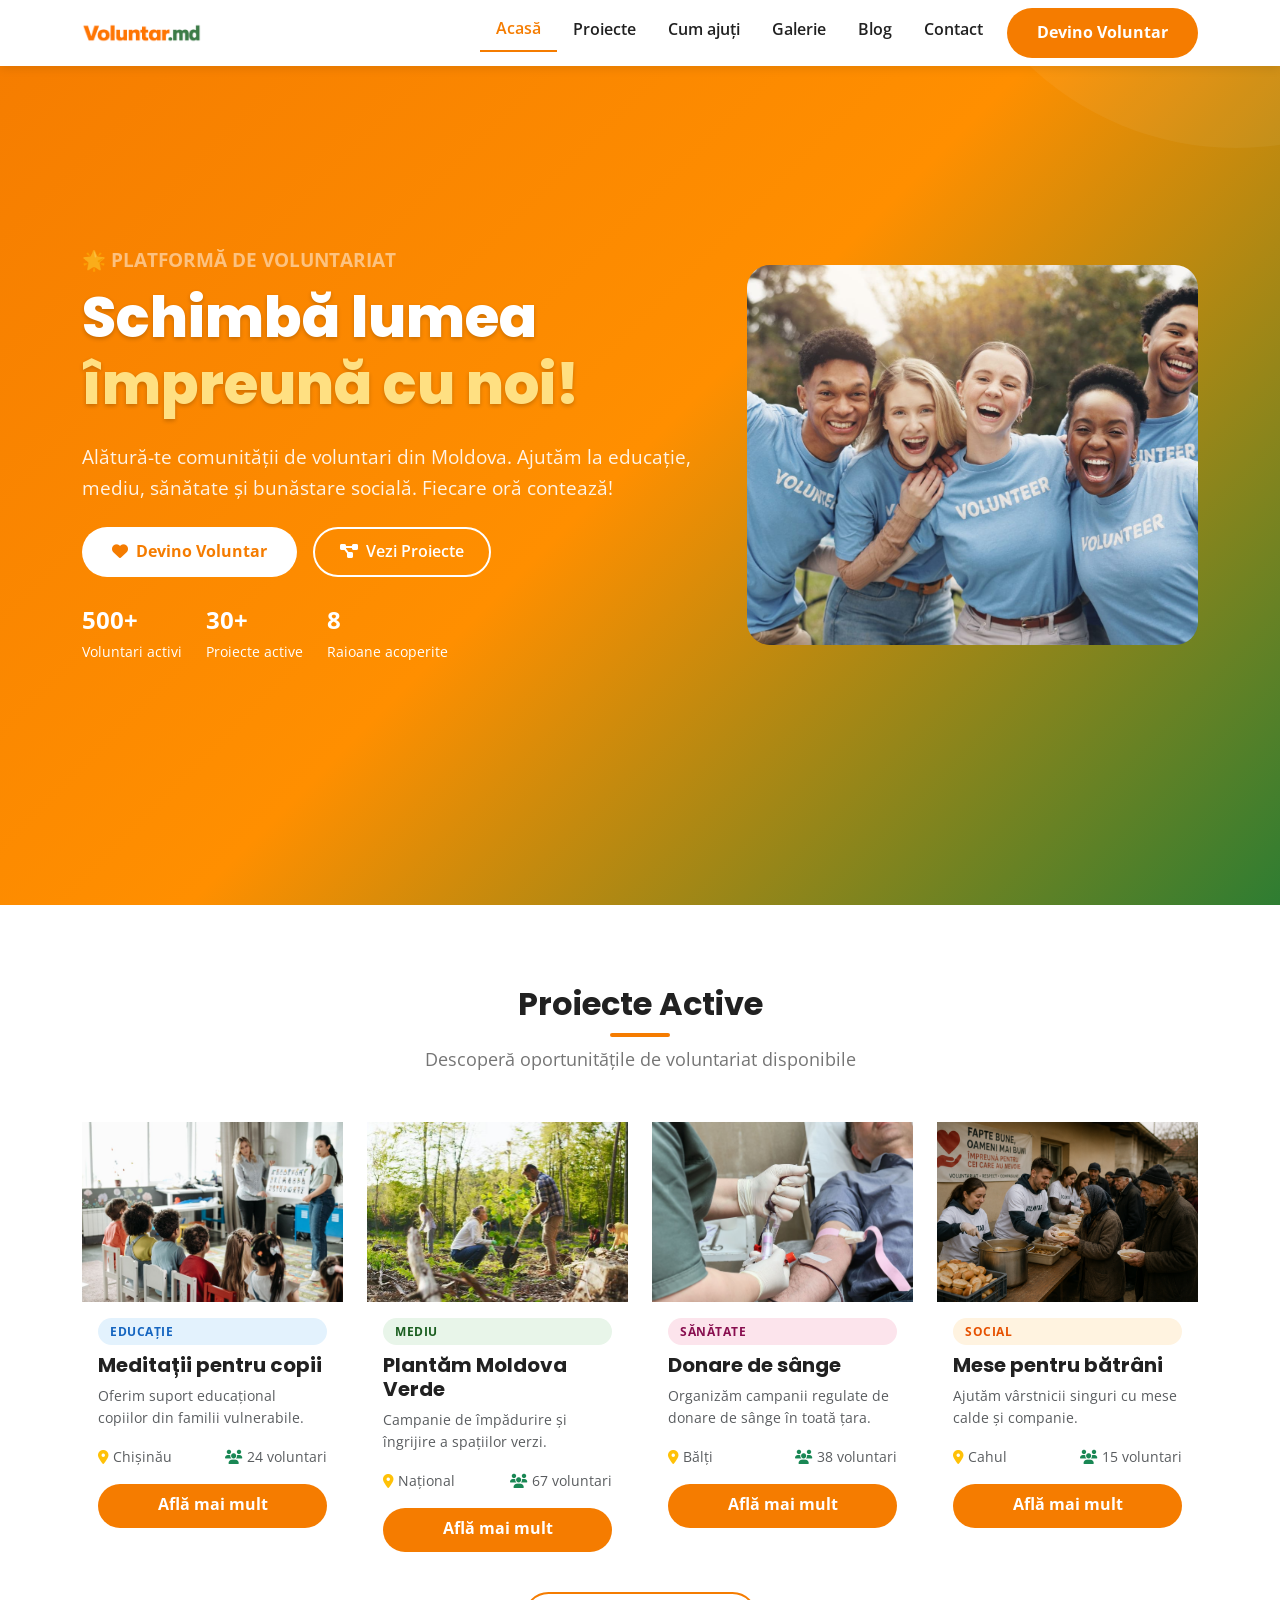
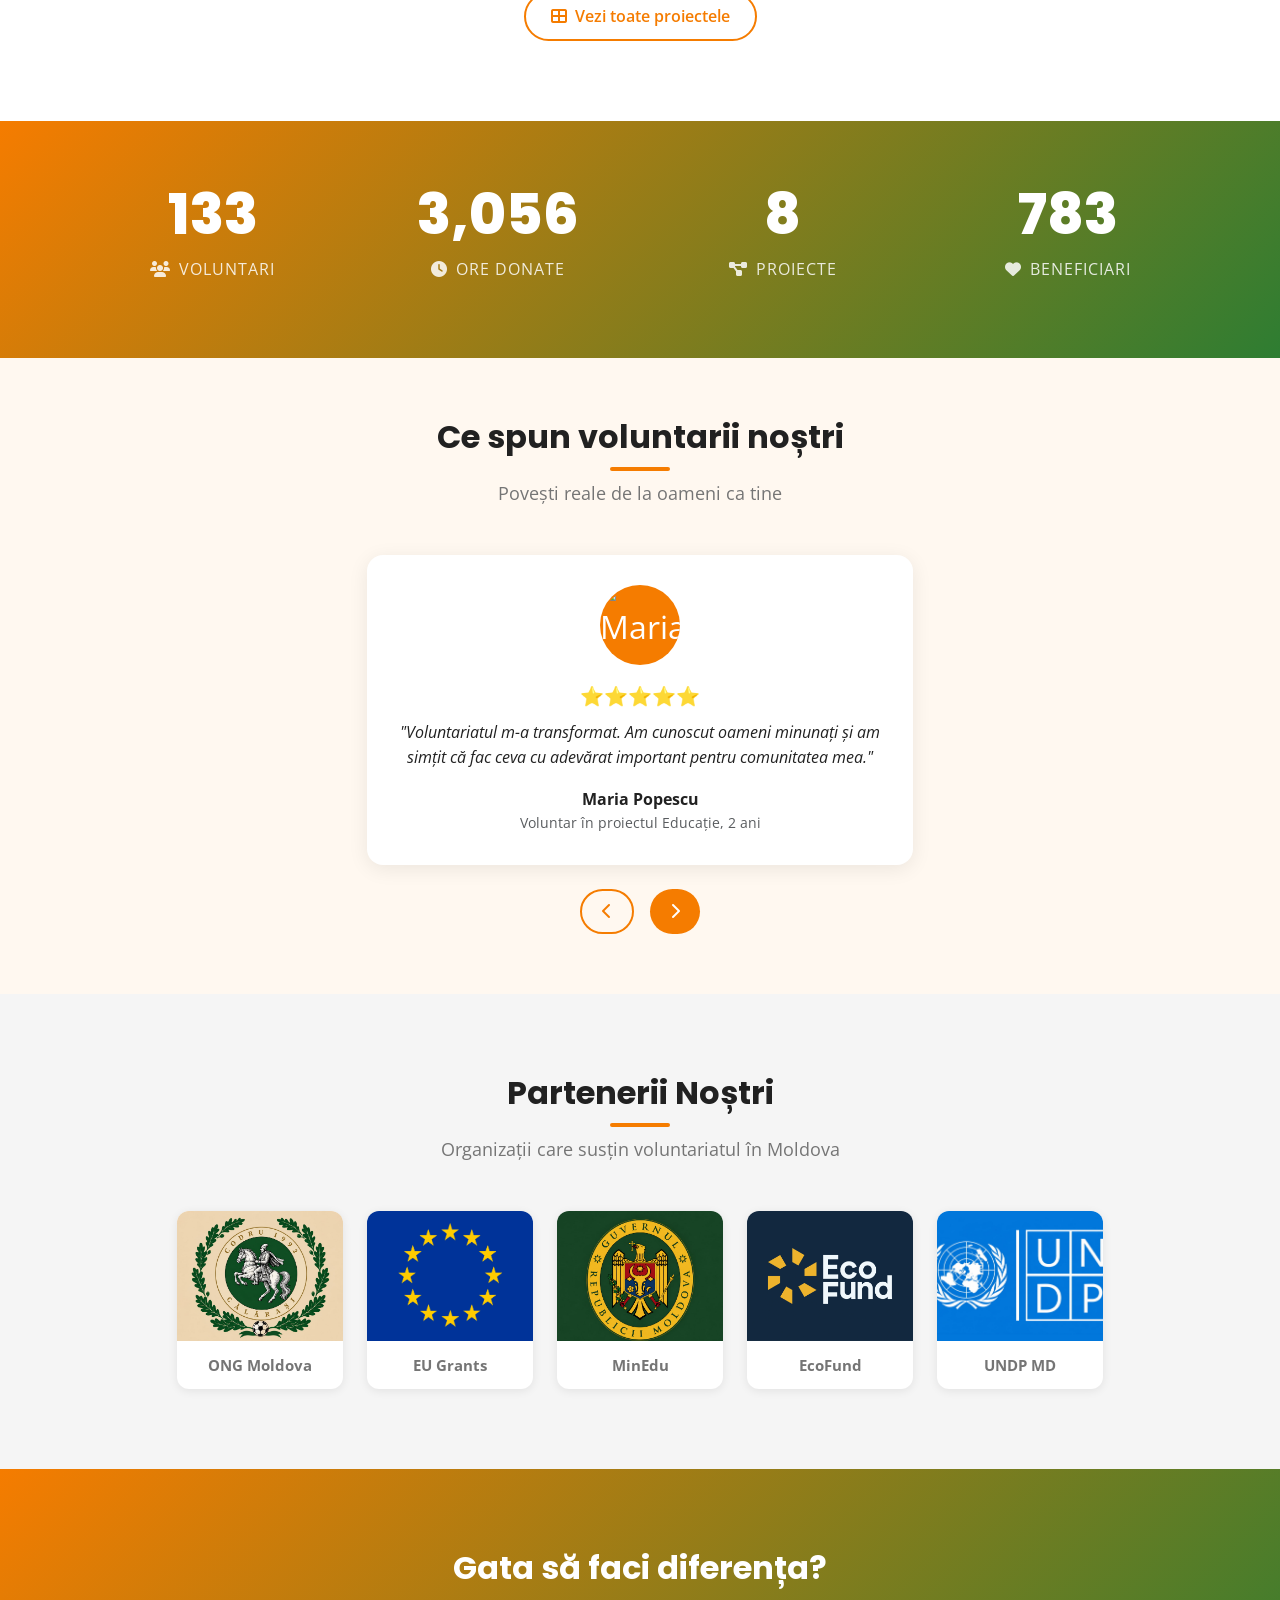
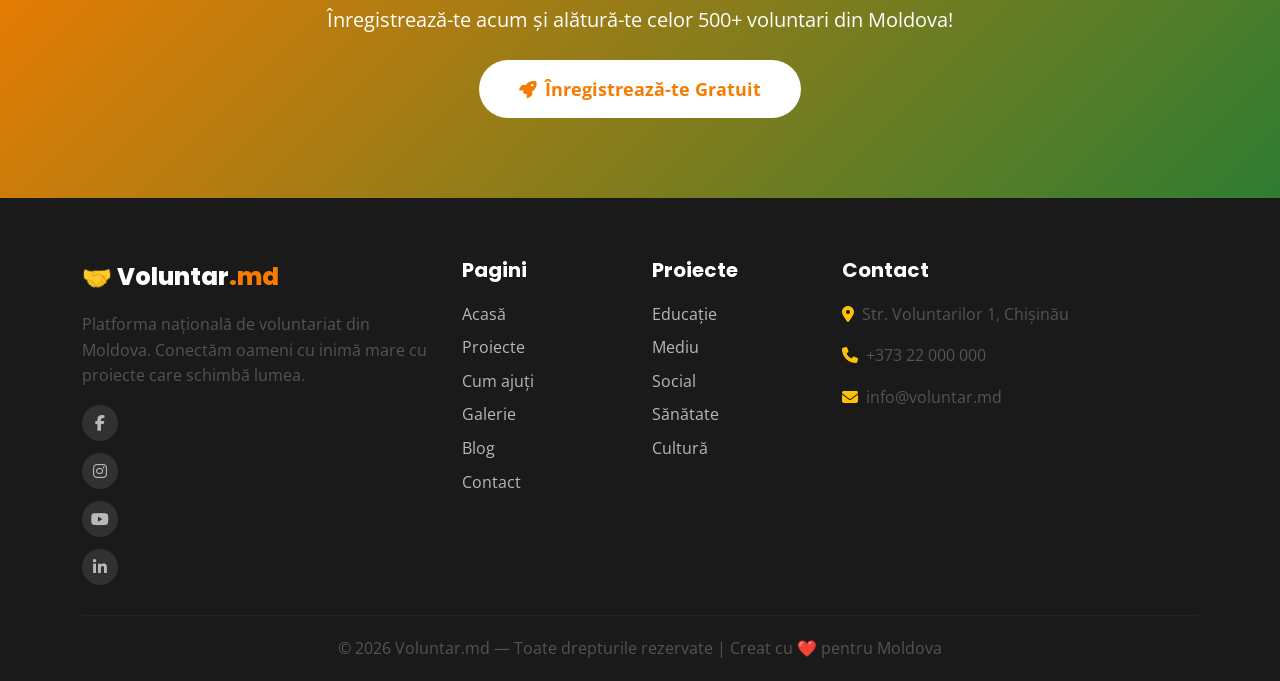
==== commit c1873cec: "eroare proiec" ====
--- a/voluntar-md/index.html
+++ b/voluntar-md/index.html
@@ -174,7 +174,7 @@
     </div>
   </section>
 
-  <!-- IMPACT COUNTER -->
+  <!-- COUNTER -->
   <section class="counter-section text-center">
     <div class="container">
       <div class="row g-4">
--- a/voluntar-md/css/style.css
+++ b/voluntar-md/css/style.css
@@ -1,6 +1,5 @@
-/* ===== VOLUNTAR.MD - Stiluri Personalizate ===== */
-
-/* Variabile CSS */
+
+/* Variabile CSS care is obligatorii din sarcina mea  */
 :root {
   --primary: #F57C00;
   --primary-dark: #E65100;
@@ -12,7 +11,6 @@
   --light-gray: #F5F5F5;
 }
 
-/* Reset & Base */
 * {
   box-sizing: border-box;
 }
@@ -48,7 +46,7 @@
   height: auto;
 }
 
-/* ===== NAVBAR ===== */
+/* aici e NAVBAR */
 .navbar {
   background: #fff !important;
   box-shadow: 0 2px 10px rgba(0, 0, 0, 0.1);
@@ -85,7 +83,7 @@
   border-bottom: 2px solid var(--primary);
 }
 
-/* ===== BUTOANE ===== */
+/* BUTOANE aici sunt */
 .btn-primary-custom {
   background: var(--primary);
   color: #fff;
@@ -144,7 +142,7 @@
   color: #fff;
 }
 
-/* ===== SECTION TITLES ===== */
+/* tilturile sectiunilor */
 .section-title {
   position: relative;
   display: inline-block;
@@ -168,7 +166,7 @@
   margin-bottom: 2rem;
 }
 
-/* ===== HERO ===== */
+/*aici am facut HERO*/
 .hero {
   background: linear-gradient(135deg, var(--primary) 0%, #FF8F00 50%, var(--accent) 100%);
   min-height: 100vh;
@@ -220,7 +218,7 @@
   color: #fff;
 }
 
-/* ===== CARDS ===== */
+/* cardurile mele */
 .blog-card-img {
   width: 100%;
   height: 180px;
@@ -292,7 +290,7 @@
   margin-top: auto;
 }
 
-/* ===== COUNTER ===== */
+/* COUNTER animat din sarcina */
 .counter-section {
   background: linear-gradient(135deg, var(--primary), var(--accent));
   padding: 60px 0;
@@ -312,7 +310,7 @@
   letter-spacing: 1px;
 }
 
-/* ===== TESTIMONIALE ===== */
+/* Testimoniale aici sunt */
 .testimonial-slider {
   background: var(--light);
   padding: 60px 0;
@@ -351,7 +349,7 @@
   font-size: 1.2rem;
 }
 
-/* ===== Avatar Povesti De Succes - help.html ===== */
+/* ===== Acesta e Avatar Povesti De Succes de la help.html ===== */
 .success-avatar {
   width: 90px;
   height: 90px;
@@ -368,7 +366,7 @@
   object-fit: cover;
 }
 
-/* ===== PARTENERI ===== */
+/*Asta is PARTENERII*/
 .partner-logo {
   background: #fff;
   border-radius: 12px;
@@ -399,7 +397,7 @@
   transform: scale(1.05);
 }
 
-/* ===== FILTRARE ===== */
+/* FILTRARE */
 .filter-btn {
   padding: 8px 20px;
   border: 2px solid var(--primary);
@@ -430,7 +428,14 @@
   color: #fff;
 }
 
-/* ===== GALERIE ===== */
+/* GALERIA asta e */
+.project-card-img {
+  width: 100%;
+  height: 200px; 
+  object-fit: cover;
+  display: block;
+}
+
 .gallery-item {
   position: relative;
   overflow: hidden;
@@ -486,7 +491,7 @@
   opacity: 1;
 }
 
-/* ===== LIGHTBOX ===== */
+/* LIGHTBOX aici e*/
 .lightbox {
   display: none;
   position: fixed;
@@ -566,7 +571,7 @@
   font-size: 1.1rem;
 }
 
-/* ===== TIMELINE ===== */
+/* TIMELINE de la proiecte */
 .activity-card {
   display: flex;
   align-items: stretch;
@@ -629,7 +634,7 @@
   color: var(--dark);
 }
 
-/* Culori per card */
+/* Culori pentru cardruile timeline */
 .activity-c1 .activity-marker { background: #FFF3E0; }
 .activity-c1 .activity-num { background: var(--primary); }
 .activity-c1 .activity-month { color: var(--primary-dark); }
@@ -668,7 +673,7 @@
   }
 }
 
-/* ===== FAQ / ACCORDION ===== */
+/* Aici e FAQ */
 .accordion-button:not(.collapsed) {
   background: var(--light);
   color: var(--primary);
@@ -723,7 +728,7 @@
   flex-shrink: 0;
 }
 
-/* ===== BLOG ===== */
+/* BLOG aici e */
 .blog-card {
   border: none;
   border-radius: 16px;
@@ -745,7 +750,7 @@
   color: var(--primary);
 }
 
-/* ===== HOW IT WORKS ===== */
+/* Cum functioneaza secventa */
 .step-card {
   text-align: center;
   padding: 30px 20px;
@@ -771,7 +776,7 @@
   margin-bottom: 15px;
 }
 
-/* ===== FOOTER ===== */
+/* FOOTER-ul */
 footer {
   background: #1A1A1A;
   color: #ccc;
@@ -865,7 +870,7 @@
   color: #545454 !important;
 }
 
-/* ===== BACK TO TOP ===== */
+/* Aici e BACK TO TOP */
 #backToTop {
   position: fixed;
   bottom: 30px;
@@ -895,7 +900,7 @@
   transform: translateY(-3px);
 }
 
-/* ===== VOLUNTEER OF MONTH ===== */
+/* VOLUNTARUL LUNII*/
 .volunteer-month {
   background: linear-gradient(135deg, #F5F1EA, #EBE5DA);
   border-radius: 24px;
@@ -1002,7 +1007,7 @@
   }
 }
 
-/* ===== PAGE HERO (non-main pages) ===== */
+/* Aici am facut eu PAGE HERO */
 .page-hero {
   background: linear-gradient(135deg, var(--primary), #FF8F00);
   padding: 120px 0 60px;
@@ -1019,7 +1024,7 @@
   font-size: 1.1rem;
 }
 
-/* ===== NOTIFICARE FORMULAR ===== */
+/* Aici e notificarea dupa inregistarea la formular*/
 #formAlert {
   display: none;
   border-radius: 12px;
@@ -1027,7 +1032,7 @@
   font-weight: 600;
 }
 
-/* ===== MAP PLACEHOLDER ===== */
+/* Aici am pus mapa la Cahul */
 .map-placeholder {
   height: 300px;
   background: linear-gradient(135deg, #E8F5E9, #F3E5F5);
@@ -1047,7 +1052,7 @@
   margin: 0;
 }
 
-/* ===== RESPONSIVE ===== */
+/* Si de asmenea responsivitatea aici am facut */
 @media (max-width: 767px) {
   .hero h1 {
     font-size: 2rem;
@@ -1086,7 +1091,7 @@
   }
 }
 
-/* ===== SECTION SPACING ===== */
+/* Distantele intre sectiuni */
 .section-padding {
   padding: 80px 0;
 }
@@ -1099,12 +1104,12 @@
   background: var(--light);
 }
 
-/* ===== SMOOTH SCROLL ===== */
+/* Un scroll smooth */
 html {
   scroll-behavior: smooth;
 }
 
-/* ===== FORM SUCCESS ===== */
+/* aici e forma de succes */
 .invalid-feedback {
   font-size: 0.85rem;
 }
